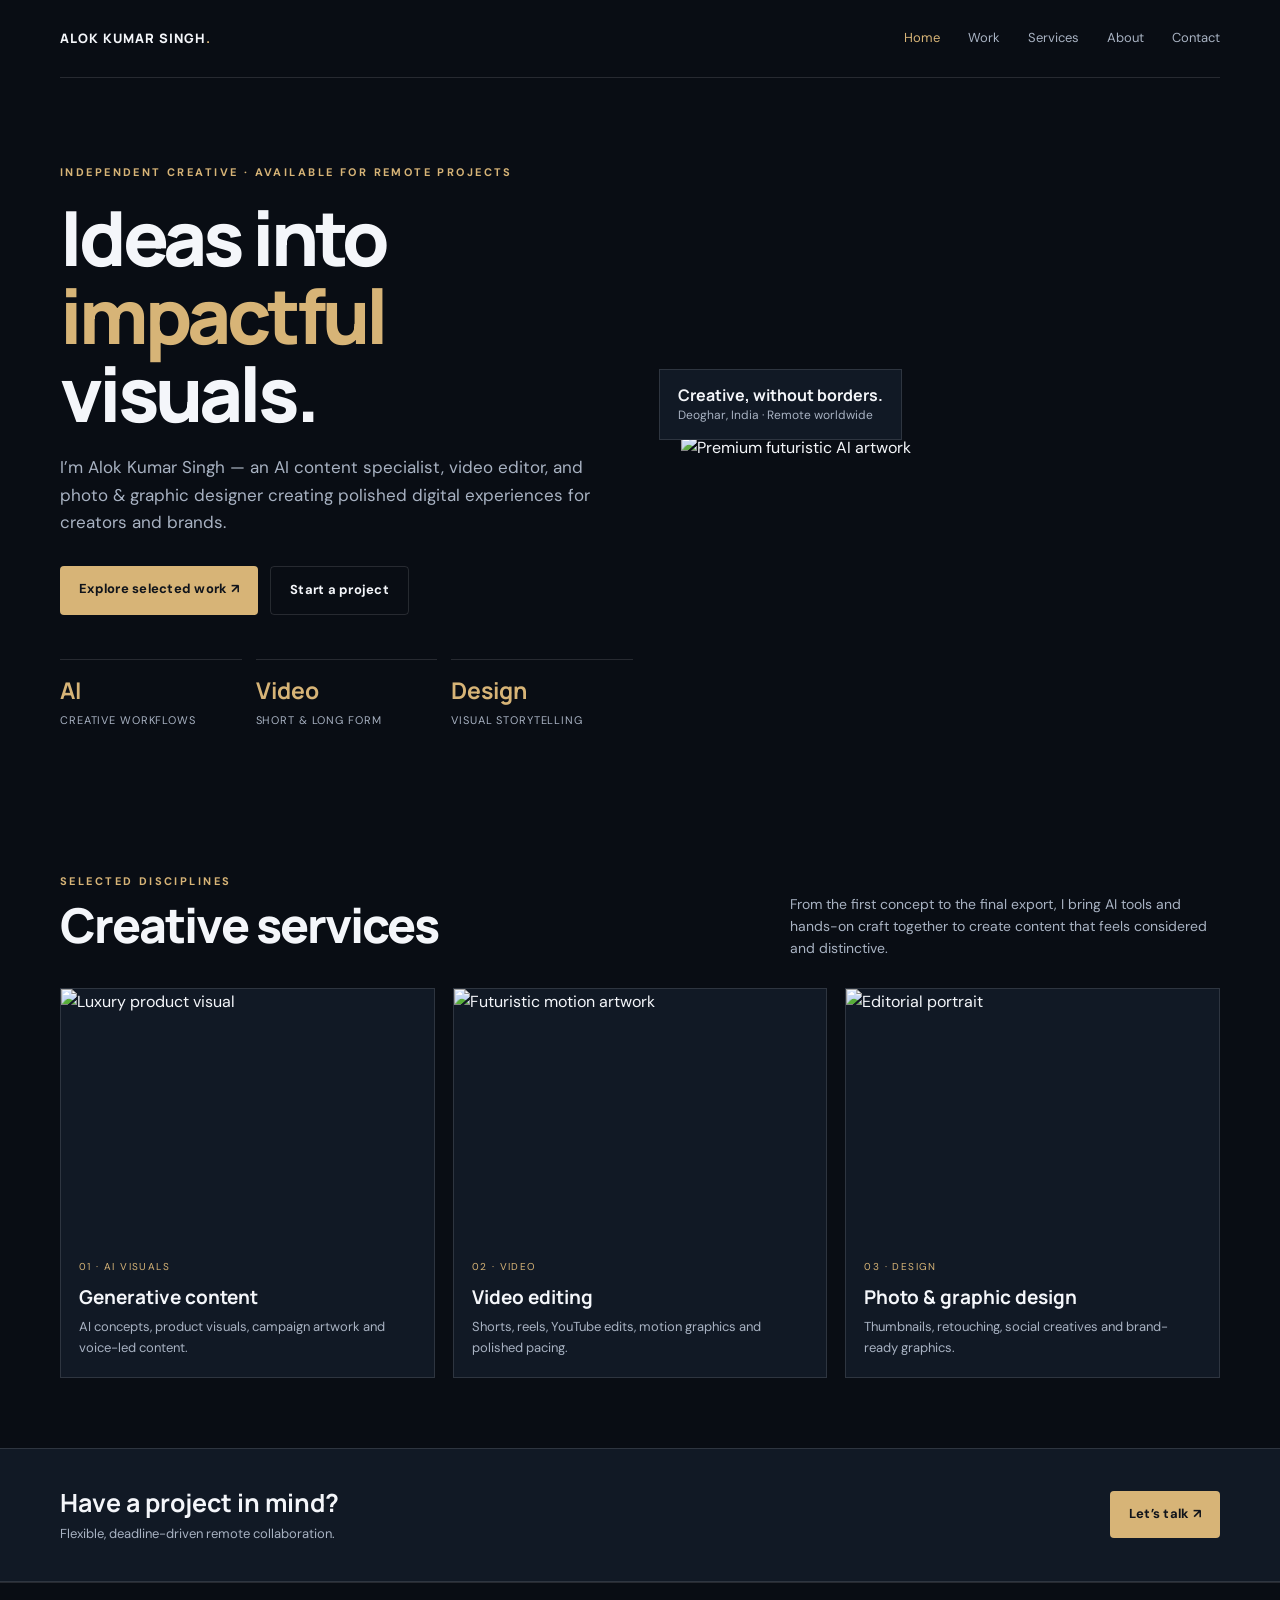
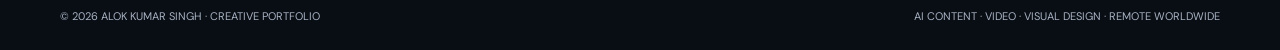
==== index.html @ bdae1c02 "Add files via upload" ====
<!doctype html><html lang="en"><head><meta charset="utf-8"><meta name="viewport" content="width=device-width,initial-scale=1"><meta name="description" content="Alok Kumar Singh — AI content specialist, video editor and visual designer."><title>Home | Alok Kumar Singh</title><link rel="stylesheet" href="styles.css"></head><body><header class="wrap nav"><a class="brand" href="index.html">ALOK KUMAR SINGH<span>.</span></a><nav class="links"><a class="active" href="index.html">Home</a><a class="" href="work.html">Work</a><a class="" href="services.html">Services</a><a class="" href="about.html">About</a><a class="" href="contact.html">Contact</a></nav><button class="menu" aria-label="Open navigation">MENU</button></header>
<main class="wrap">
<section class="hero"><div><div class="eyebrow">Independent creative · Available for remote projects</div><h1>Ideas into <em>impactful</em> visuals.</h1><p class="lead">I’m Alok Kumar Singh — an AI content specialist, video editor, and photo & graphic designer creating polished digital experiences for creators and brands.</p><div class="actions"><a class="btn" href="work.html">Explore selected work ↗</a><a class="btn secondary" href="contact.html">Start a project</a></div><div class="stats"><div class="stat"><strong>AI</strong><span>Creative workflows</span></div><div class="stat"><strong>Video</strong><span>Short & long form</span></div><div class="stat"><strong>Design</strong><span>Visual storytelling</span></div></div></div><div class="hero-visual"><img src="assets/hero-art.jpg" alt="Premium futuristic AI artwork"><div class="float-note"><strong>Creative, without borders.</strong>Deoghar, India · Remote worldwide</div></div></section>
<section class="section"><div class="section-head"><div><div class="eyebrow">Selected disciplines</div><h2>Creative services</h2></div><p>From the first concept to the final export, I bring AI tools and hands-on craft together to create content that feels considered and distinctive.</p></div><div class="grid3"><article class="card"><img src="assets/luxury-product.jpg" alt="Luxury product visual"><div class="card-body"><small>01 · AI visuals</small><h3>Generative content</h3><p>AI concepts, product visuals, campaign artwork and voice-led content.</p></div></article><article class="card"><img src="assets/ai-motion-art.jpg" alt="Futuristic motion artwork"><div class="card-body"><small>02 · Video</small><h3>Video editing</h3><p>Shorts, reels, YouTube edits, motion graphics and polished pacing.</p></div></article><article class="card"><img src="assets/editorial-portrait.jpg" alt="Editorial portrait"><div class="card-body"><small>03 · Design</small><h3>Photo & graphic design</h3><p>Thumbnails, retouching, social creatives and brand-ready graphics.</p></div></article></div></section>
</main><section class="band"><div class="wrap band-inner"><div><h2>Have a project in mind?</h2><p>Flexible, deadline-driven remote collaboration.</p></div><a class="btn" href="contact.html">Let’s talk ↗</a></div></section><footer class="footer"><div class="wrap footer-inner"><span>© 2026 ALOK KUMAR SINGH · CREATIVE PORTFOLIO</span><span>AI CONTENT · VIDEO · VISUAL DESIGN · REMOTE WORLDWIDE</span></div></footer><script src="script.js"></script></body></html>
---- styles.css ----
@import url('https://fonts.googleapis.com/css2?family=DM+Sans:wght@400;500;600;700&family=Manrope:wght@400;500;600;700;800&display=swap');
:root{--bg:#090d14;--panel:#111925;--panel2:#151f2d;--text:#f4f6fa;--muted:#a8b2c2;--line:rgba(255,255,255,.12);--accent:#d7b477;--cyan:#70d7d0}
*{box-sizing:border-box}html{scroll-behavior:smooth}body{margin:0;background:var(--bg);color:var(--text);font-family:'DM Sans',sans-serif;line-height:1.6}a{color:inherit;text-decoration:none}.wrap{width:min(1160px,calc(100% - 42px));margin:auto}.nav{height:78px;display:flex;align-items:center;justify-content:space-between;border-bottom:1px solid var(--line)}.brand{font-family:Manrope,sans-serif;font-weight:800;letter-spacing:.075em;font-size:13px;white-space:nowrap}.brand span{color:var(--accent)}.links{display:flex;gap:28px;color:var(--muted);font-size:13px}.links a:hover,.links a.active{color:var(--accent)}.menu{display:none;background:none;border:1px solid var(--line);color:white;padding:8px 12px;border-radius:9px}.eyebrow{color:var(--accent);font-size:11px;letter-spacing:.22em;text-transform:uppercase;font-weight:700}.hero{padding:86px 0 72px;display:grid;grid-template-columns:1.03fr .97fr;gap:48px;align-items:center}.hero h1{font:800 clamp(42px,6vw,76px)/1.03 Manrope,sans-serif;letter-spacing:-.055em;margin:16px 0 22px}.hero h1 em{font-style:normal;color:var(--accent)}.lead{font-size:17px;color:var(--muted);max-width:580px}.actions{display:flex;gap:12px;flex-wrap:wrap;margin-top:30px}.btn{display:inline-flex;padding:13px 19px;border-radius:4px;font-size:13px;font-weight:700;letter-spacing:.02em;background:var(--accent);color:#10141b}.btn.secondary{background:transparent;border:1px solid var(--line);color:var(--text)}.hero-visual{position:relative}.hero-visual img{width:100%;height:440px;object-fit:cover;border-radius:4px;filter:saturate(.86)}.float-note{position:absolute;bottom:20px;left:-22px;background:#111925;border:1px solid var(--line);padding:14px 18px;font-size:12px;color:var(--muted)}.float-note strong{display:block;color:var(--text);font:700 16px Manrope}.stats{display:grid;grid-template-columns:repeat(3,1fr);gap:14px;margin-top:44px}.stat{border-top:1px solid var(--line);padding-top:14px}.stat strong{display:block;font:700 23px Manrope;color:var(--accent)}.stat span{font-size:11px;color:var(--muted);letter-spacing:.08em;text-transform:uppercase}.section{padding:70px 0}.section-head{display:flex;justify-content:space-between;align-items:end;gap:24px;margin-bottom:28px}.section h2,.page-title{font:800 clamp(30px,4vw,48px)/1.1 Manrope,sans-serif;letter-spacing:-.04em;margin:8px 0}.section-head p{max-width:430px;color:var(--muted);font-size:14px;margin:0}.grid3{display:grid;grid-template-columns:repeat(3,1fr);gap:18px}.card{background:var(--panel);border:1px solid var(--line);overflow:hidden}.card img{width:100%;height:245px;object-fit:cover;display:block;transition:transform .5s}.card:hover img{transform:scale(1.035)}.card-body{padding:18px}.card small{color:var(--accent);text-transform:uppercase;letter-spacing:.14em;font-size:10px}.card h3{font:700 19px Manrope;margin:7px 0}.card p{color:var(--muted);font-size:13px;margin:0}.band{background:var(--panel);border-block:1px solid var(--line)}.band-inner{padding:36px 0;display:flex;align-items:center;justify-content:space-between;gap:25px}.band h2{font:700 25px Manrope;margin:0}.band p{color:var(--muted);margin:4px 0 0;font-size:13px}.page-hero{padding:72px 0 42px}.page-hero .lead{max-width:720px}.service-grid{display:grid;grid-template-columns:repeat(2,1fr);gap:16px}.service{padding:26px;background:var(--panel);border:1px solid var(--line)}.number{color:var(--accent);font:700 13px Manrope}.service h3{font:700 22px Manrope;margin:10px 0}.service p,.muted{color:var(--muted);font-size:14px}.tags{display:flex;gap:8px;flex-wrap:wrap;margin-top:18px}.tag{border:1px solid var(--line);padding:7px 10px;border-radius:3px;font-size:11px;color:var(--muted)}.video-frame{aspect-ratio:16/9;background:linear-gradient(135deg,#182333,#070a10);border:1px solid var(--line);display:grid;place-items:center;position:relative;overflow:hidden}.video-frame img{position:absolute;width:100%;height:100%;object-fit:cover;opacity:.45}.play{z-index:1;width:58px;height:58px;border-radius:50%;display:grid;place-items:center;background:var(--accent);color:#111;font-size:21px}.video-caption{padding:14px 0}.video-caption strong{font:700 17px Manrope}.video-caption p{margin:3px 0;color:var(--muted);font-size:12px}.about-layout{display:grid;grid-template-columns:.8fr 1.2fr;gap:44px;align-items:start}.about-layout img{width:100%;height:470px;object-fit:cover}.tools{display:flex;flex-wrap:wrap;gap:9px;margin-top:20px}.contact-panel{display:grid;grid-template-columns:1fr 1fr;gap:24px}.contact-box{background:var(--panel);border:1px solid var(--line);padding:28px}.contact-box h3{font:700 22px Manrope;margin-top:0}.contact-link{display:block;color:var(--accent);margin:12px 0;overflow-wrap:anywhere}.footer{border-top:1px solid var(--line);padding:25px 0;color:var(--muted);font-size:11px}.footer-inner{display:flex;justify-content:space-between;gap:15px;flex-wrap:wrap}.note{font-size:11px;color:var(--muted);margin-top:12px}
@media(max-width:800px){.hero{grid-template-columns:1fr;padding:58px 0}.hero-visual img{height:330px}.float-note{left:10px}.grid3{grid-template-columns:1fr 1fr}.about-layout{grid-template-columns:1fr}.about-layout img{height:330px}.links{display:none;position:absolute;top:78px;left:0;right:0;background:#0d141f;padding:18px 24px;z-index:5;flex-direction:column;gap:15px}.links.open{display:flex}.menu{display:block}.band-inner{align-items:flex-start;flex-direction:column}}
@media(max-width:540px){.wrap{width:min(100% - 30px,1160px)}.grid3,.service-grid,.contact-panel{grid-template-columns:1fr}.stats{gap:8px}.stat strong{font-size:19px}.section{padding:52px 0}.page-hero{padding:52px 0 28px}.hero h1{font-size:44px}.hero-visual img{height:270px}.section-head{display:block}.section-head p{margin-top:12px}}
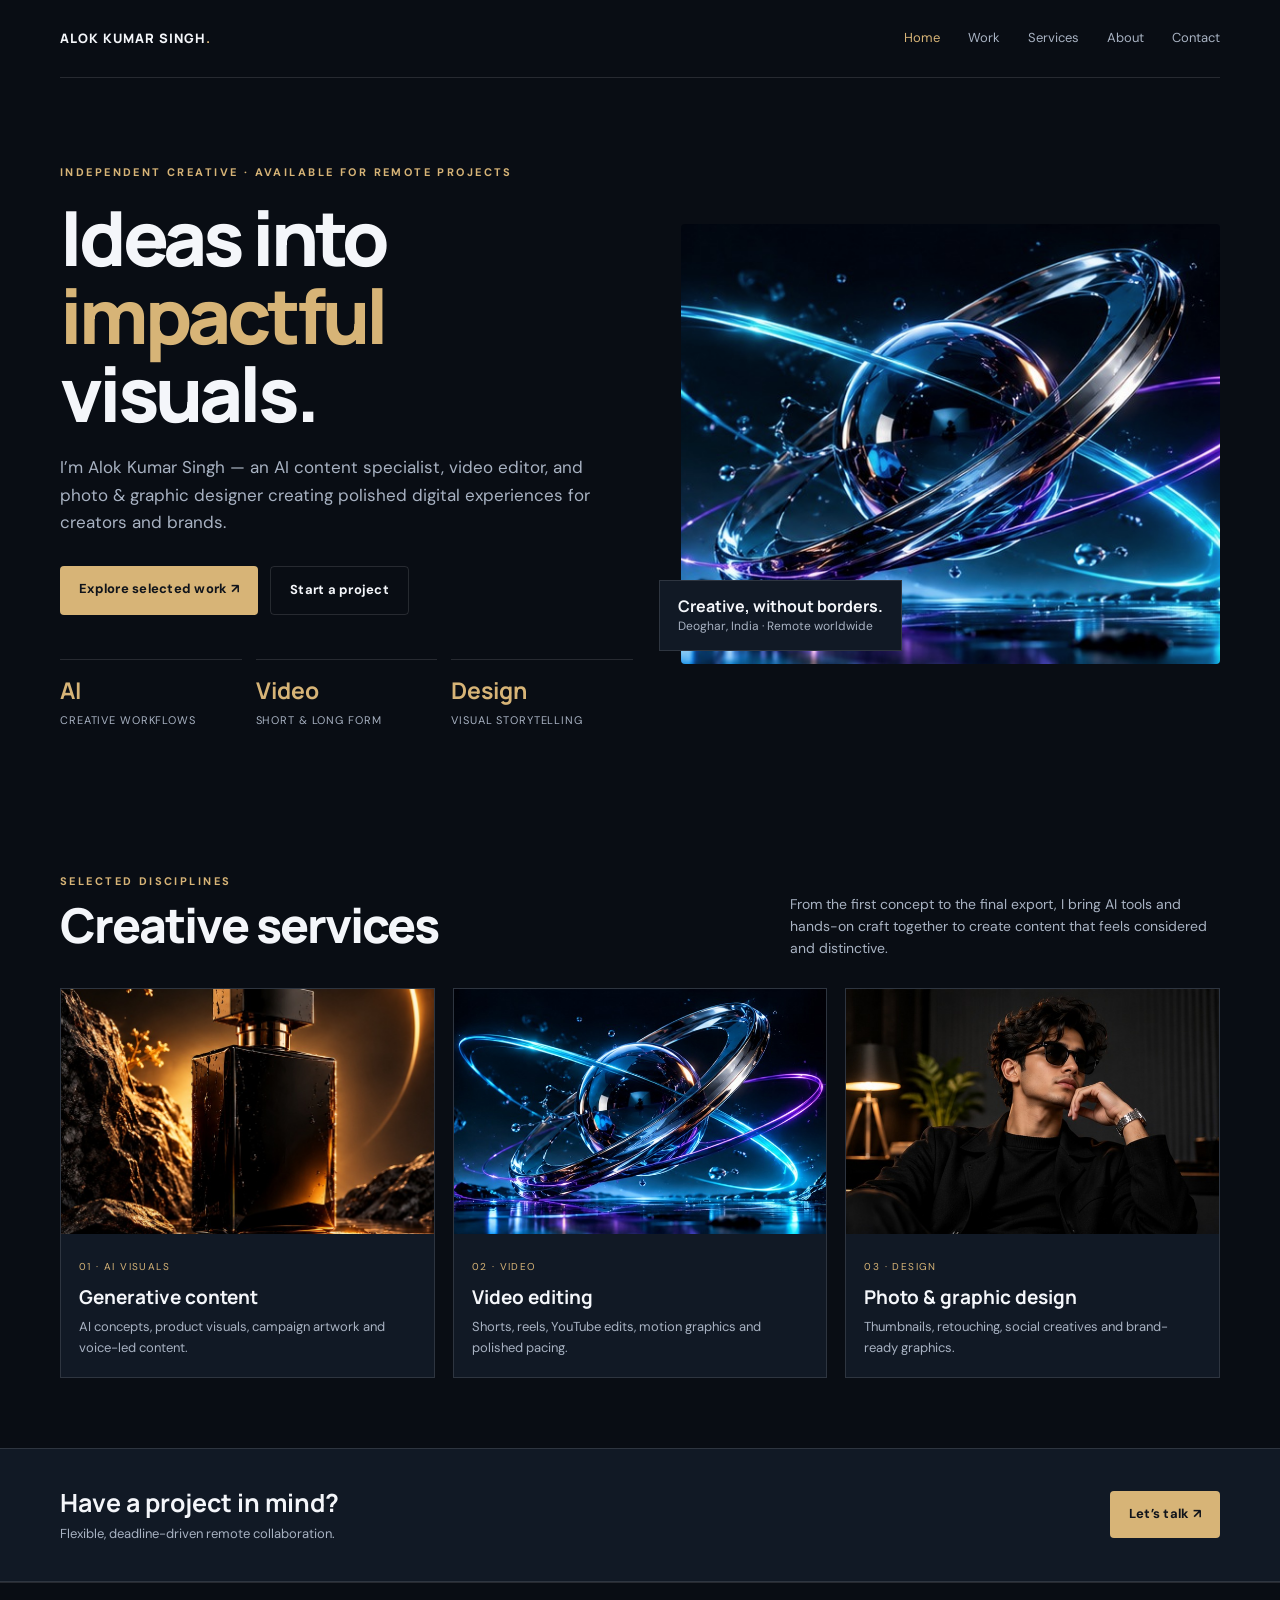
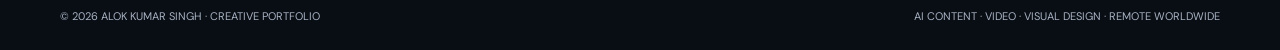
==== commit 2b825fb7: "Add files via upload" ====
--- a/index.html
+++ b/index.html
@@ -1,5 +1,5 @@
 <!doctype html><html lang="en"><head><meta charset="utf-8"><meta name="viewport" content="width=device-width,initial-scale=1"><meta name="description" content="Alok Kumar Singh — AI content specialist, video editor and visual designer."><title>Home | Alok Kumar Singh</title><link rel="stylesheet" href="styles.css"></head><body><header class="wrap nav"><a class="brand" href="index.html">ALOK KUMAR SINGH<span>.</span></a><nav class="links"><a class="active" href="index.html">Home</a><a class="" href="work.html">Work</a><a class="" href="services.html">Services</a><a class="" href="about.html">About</a><a class="" href="contact.html">Contact</a></nav><button class="menu" aria-label="Open navigation">MENU</button></header>
 <main class="wrap">
-<section class="hero"><div><div class="eyebrow">Independent creative · Available for remote projects</div><h1>Ideas into <em>impactful</em> visuals.</h1><p class="lead">I’m Alok Kumar Singh — an AI content specialist, video editor, and photo & graphic designer creating polished digital experiences for creators and brands.</p><div class="actions"><a class="btn" href="work.html">Explore selected work ↗</a><a class="btn secondary" href="contact.html">Start a project</a></div><div class="stats"><div class="stat"><strong>AI</strong><span>Creative workflows</span></div><div class="stat"><strong>Video</strong><span>Short & long form</span></div><div class="stat"><strong>Design</strong><span>Visual storytelling</span></div></div></div><div class="hero-visual"><img src="assets/hero-art.jpg" alt="Premium futuristic AI artwork"><div class="float-note"><strong>Creative, without borders.</strong>Deoghar, India · Remote worldwide</div></div></section>
-<section class="section"><div class="section-head"><div><div class="eyebrow">Selected disciplines</div><h2>Creative services</h2></div><p>From the first concept to the final export, I bring AI tools and hands-on craft together to create content that feels considered and distinctive.</p></div><div class="grid3"><article class="card"><img src="assets/luxury-product.jpg" alt="Luxury product visual"><div class="card-body"><small>01 · AI visuals</small><h3>Generative content</h3><p>AI concepts, product visuals, campaign artwork and voice-led content.</p></div></article><article class="card"><img src="assets/ai-motion-art.jpg" alt="Futuristic motion artwork"><div class="card-body"><small>02 · Video</small><h3>Video editing</h3><p>Shorts, reels, YouTube edits, motion graphics and polished pacing.</p></div></article><article class="card"><img src="assets/editorial-portrait.jpg" alt="Editorial portrait"><div class="card-body"><small>03 · Design</small><h3>Photo & graphic design</h3><p>Thumbnails, retouching, social creatives and brand-ready graphics.</p></div></article></div></section>
+<section class="hero"><div><div class="eyebrow">Independent creative · Available for remote projects</div><h1>Ideas into <em>impactful</em> visuals.</h1><p class="lead">I’m Alok Kumar Singh — an AI content specialist, video editor, and photo & graphic designer creating polished digital experiences for creators and brands.</p><div class="actions"><a class="btn" href="work.html">Explore selected work ↗</a><a class="btn secondary" href="contact.html">Start a project</a></div><div class="stats"><div class="stat"><strong>AI</strong><span>Creative workflows</span></div><div class="stat"><strong>Video</strong><span>Short & long form</span></div><div class="stat"><strong>Design</strong><span>Visual storytelling</span></div></div></div><div class="hero-visual"><img src="hero-art.jpg" alt="Premium futuristic AI artwork"><div class="float-note"><strong>Creative, without borders.</strong>Deoghar, India · Remote worldwide</div></div></section>
+<section class="section"><div class="section-head"><div><div class="eyebrow">Selected disciplines</div><h2>Creative services</h2></div><p>From the first concept to the final export, I bring AI tools and hands-on craft together to create content that feels considered and distinctive.</p></div><div class="grid3"><article class="card"><img src="luxury-product.jpg" alt="Luxury product visual"><div class="card-body"><small>01 · AI visuals</small><h3>Generative content</h3><p>AI concepts, product visuals, campaign artwork and voice-led content.</p></div></article><article class="card"><img src="ai-motion-art.jpg" alt="Futuristic motion artwork"><div class="card-body"><small>02 · Video</small><h3>Video editing</h3><p>Shorts, reels, YouTube edits, motion graphics and polished pacing.</p></div></article><article class="card"><img src="editorial-portrait.jpg" alt="Editorial portrait"><div class="card-body"><small>03 · Design</small><h3>Photo & graphic design</h3><p>Thumbnails, retouching, social creatives and brand-ready graphics.</p></div></article></div></section>
 </main><section class="band"><div class="wrap band-inner"><div><h2>Have a project in mind?</h2><p>Flexible, deadline-driven remote collaboration.</p></div><a class="btn" href="contact.html">Let’s talk ↗</a></div></section><footer class="footer"><div class="wrap footer-inner"><span>© 2026 ALOK KUMAR SINGH · CREATIVE PORTFOLIO</span><span>AI CONTENT · VIDEO · VISUAL DESIGN · REMOTE WORLDWIDE</span></div></footer><script src="script.js"></script></body></html>
